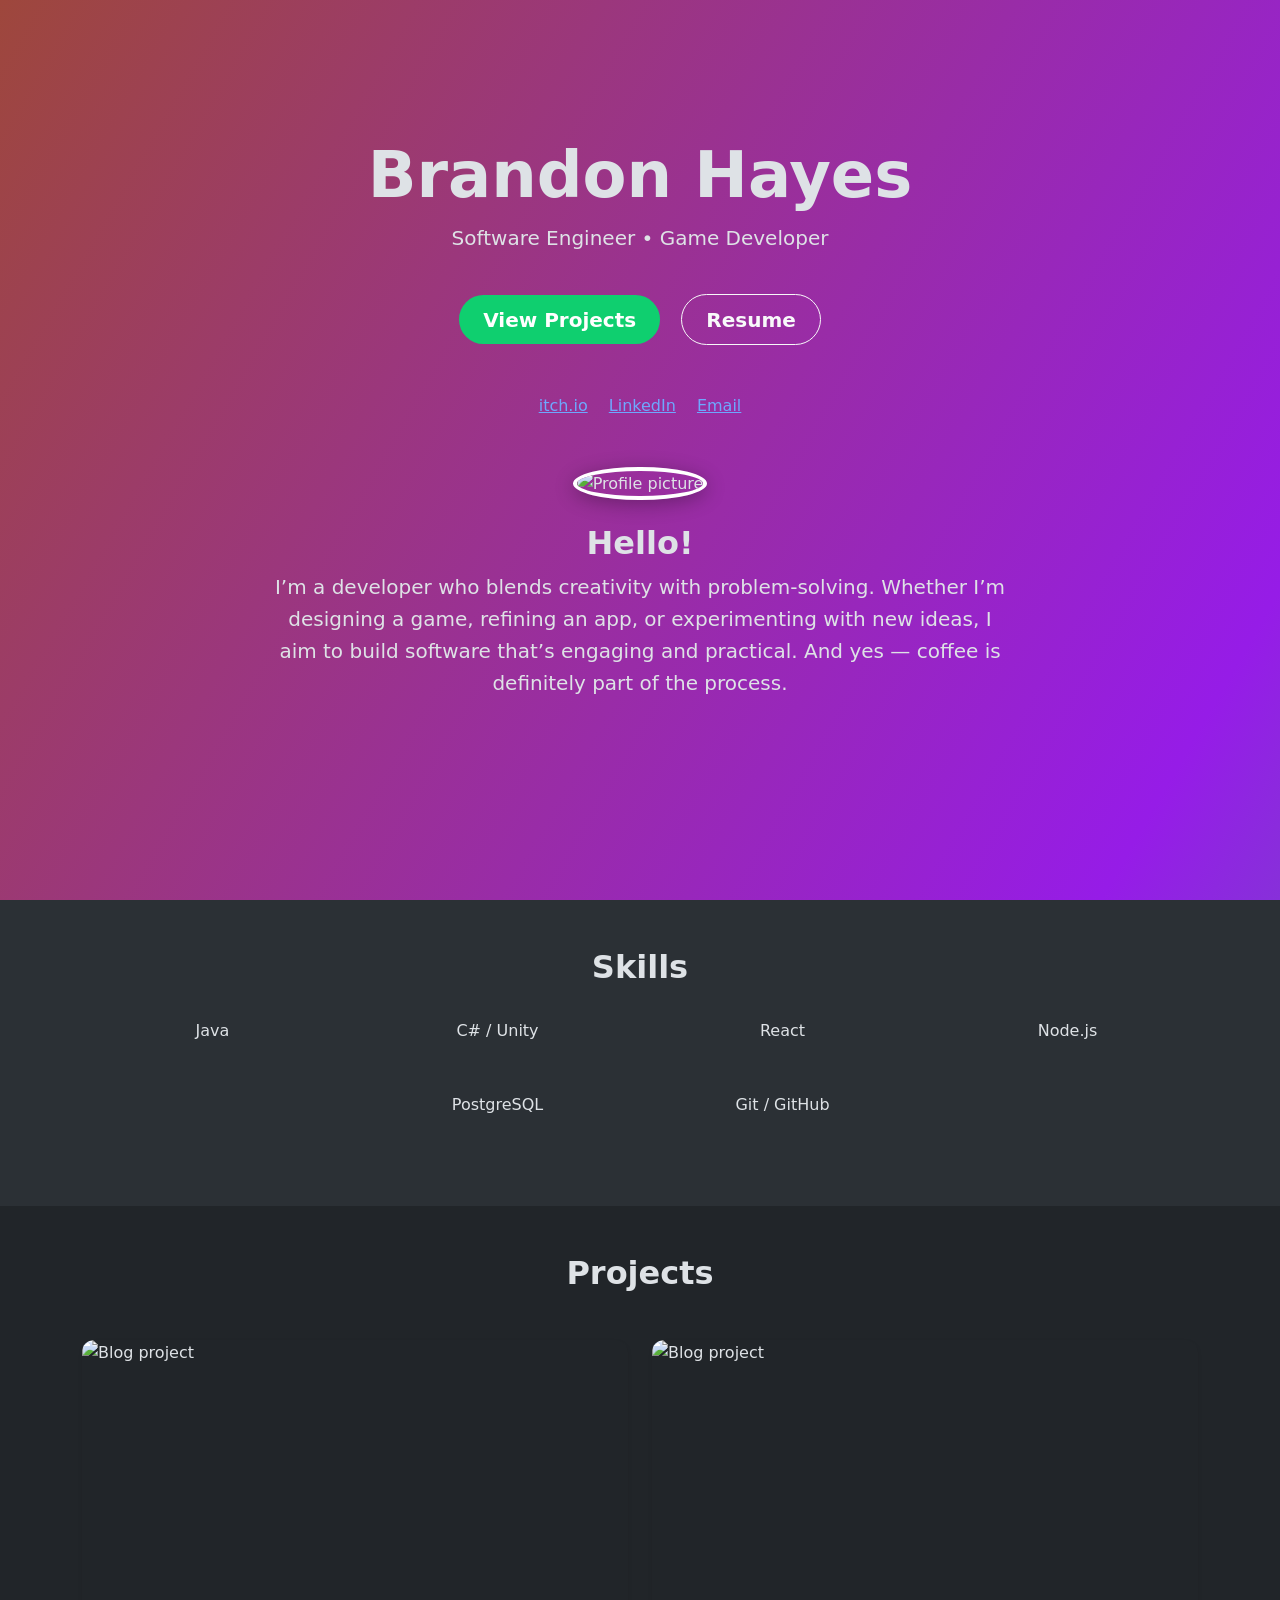
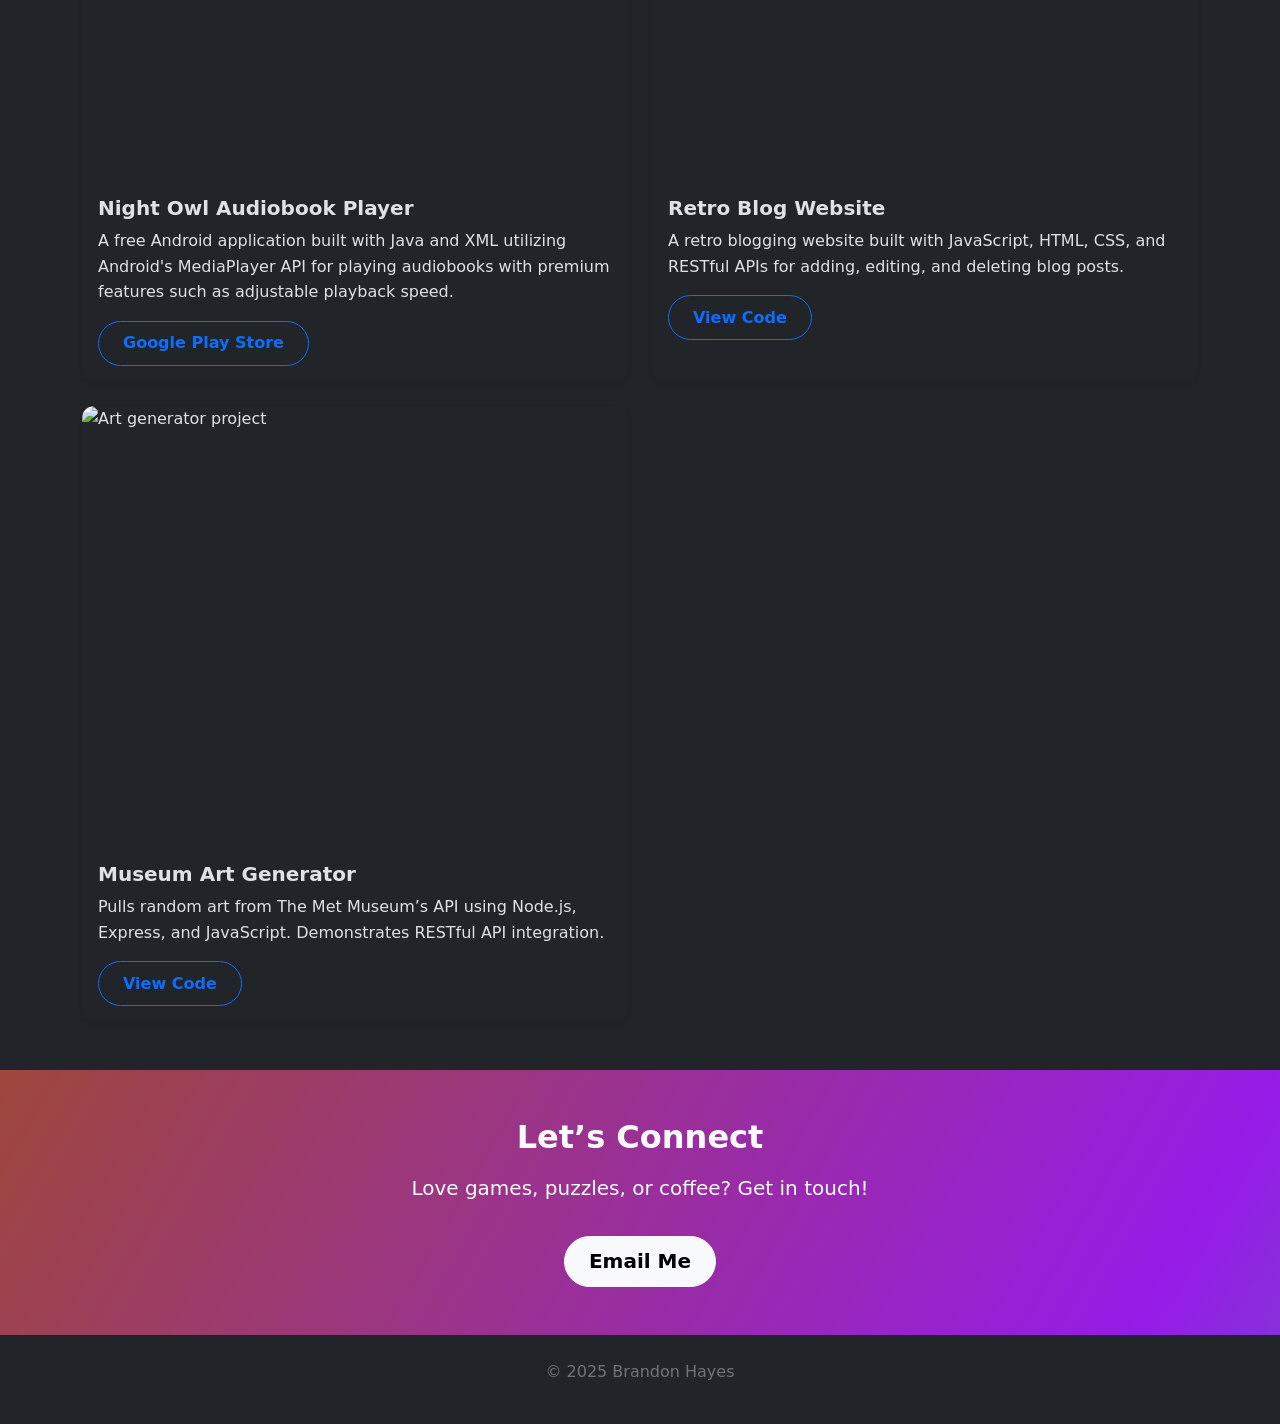
==== index.html @ 50c32983 "Updated index/resume/stylesheet" ====
<!DOCTYPE html>
<html lang="en" data-bs-theme="dark">
<head>
  <meta charset="UTF-8">
  <title>Brandon Hayes | Software Engineer</title>
  <link href="https://cdn.jsdelivr.net/npm/bootstrap@5.3.2/dist/css/bootstrap.min.css" rel="stylesheet">
  <link rel="stylesheet" href="style.css">
  <link rel="stylesheet" type='text/css' href="https://cdn.jsdelivr.net/gh/devicons/devicon@latest/devicon.min.css" />
</head>
<body>

<!-- Hero -->
<section id="hero" class="gradient-background text-center d-flex flex-column justify-content-center align-items-center vh-100">
  <h1 class="display-3 fw-bold">Brandon Hayes</h1>
  <p class="lead">Software Engineer • Game Developer</p>
  <div class="mt-4">
    <a href="#projects" class="btn btn-primary btn-lg mx-2">View Projects</a>
    <a href="resume.html" class="btn btn-outline-light btn-lg mx-2">Resume</a>
  </div>
  <div class="mt-5">
    <a href="https://itoastmost.itch.io/" target="_blank" class="mx-2">itch.io</a>
    <a href="https://www.linkedin.com/in/brandon-hayes-726a7b253/" target="_blank" class="mx-2">LinkedIn</a>
    <a href="mailto:brandonleehayes822@gmail.com" class="mx-2">Email</a>
  </div>
  <!-- About -->
<section id="about" class="py-5">
  <div class="container text-center">
    <img class="profile-img rounded-circle mb-4" src="./images/me.jpg" alt="Profile picture" width="160">
    <h2>Hello!</h2>
    <p class="lead mx-auto col-lg-8">
      I’m a developer who blends creativity with problem-solving. Whether I’m designing a game, refining an app, or experimenting with new ideas, I aim to build software that’s engaging and practical. And yes — coffee is definitely part of the process.
    </p>
  </div>
</section>
</section>

<!-- Skills -->
<section id="skills" class="py-5 bg-body-tertiary">
  <div class="container text-center">
    <h2 class="mb-4">Skills</h2>
    <div class="row justify-content-center">
      <div class="col-md-3 col-6 mb-4">
        <i class="devicon-java-plain colored skill-icon"></i>
        <p>Java</p>
      </div>
      <div class="col-md-3 col-6 mb-4">
        <i class="devicon-csharp-plain colored skill-icon"></i>
        <p>C# / Unity</p>
      </div>
      <div class="col-md-3 col-6 mb-4">
        <i class="devicon-react-original colored skill-icon"></i>
        <p>React</p>
      </div>
      <div class="col-md-3 col-6 mb-4">
        <i class="devicon-nodejs-plain colored skill-icon"></i>
        <p>Node.js</p>
      </div>
      <div class="col-md-3 col-6 mb-4">
        <i class="devicon-postgresql-plain colored skill-icon"></i>
        <p>PostgreSQL</p>
      </div>
      <div class="col-md-3 col-6 mb-4">
        <i class="devicon-git-plain colored skill-icon"></i>
        <p>Git / GitHub</p>
      </div>
    </div>
  </div>
</section>

<!-- Projects -->
<section id="projects" class="py-5">
  <div class="container">
    <h2 class="text-center mb-5">Projects</h2>
    <div class="row g-4">
      
      <div class="col-md-6">
        <div class="card project-card h-100 shadow-sm">
          <img src="./images/Audiobook.png" class="card-img-top" alt="Blog project">
          <div class="card-body">
            <h5 class="card-title">Night Owl Audiobook Player</h5>
            <p class="card-text">A free Android application built with Java and XML utilizing Android's MediaPlayer API for playing audiobooks with premium features such as adjustable playback speed.</p>
            <a href="https://play.google.com/store/apps/details?id=com.CheekyLittleApps.audioplayer&hl=en" class="btn btn-outline-primary" target="_blank">Google Play Store</a>
          </div>
        </div>
      </div>

      <div class="col-md-6">
        <div class="card project-card h-100 shadow-sm">
          <img src="./images/BlogSite.PNG" class="card-img-top" alt="Blog project">
          <div class="card-body">
            <h5 class="card-title">Retro Blog Website</h5>
            <p class="card-text">A retro blogging website built with JavaScript, HTML, CSS, and RESTful APIs for adding, editing, and deleting blog posts.</p>
            <a href="https://github.com/iToastMost/Web-Dev-2024/tree/main/Capstone%2B3%2BBlog%2BWebsite" class="btn btn-outline-primary" target="_blank">View Code</a>
          </div>
        </div>
      </div>

      <div class="col-md-6">
        <div class="card project-card h-100 shadow-sm">
          <img src="./images/ArtAPI.PNG" class="card-img-top" alt="Art generator project">
          <div class="card-body">
            <h5 class="card-title">Museum Art Generator</h5>
            <p class="card-text">Pulls random art from The Met Museum’s API using Node.js, Express, and JavaScript. Demonstrates RESTful API integration.</p>
            <a href="https://github.com/iToastMost/Web-Dev-2024/tree/main/Capstone%2B4%2BUsing%2BA%2BPublic%2BAPI" class="btn btn-outline-primary" target="_blank">View Code</a>
          </div>
        </div>
      </div>

    </div>
  </div>
</section>

<!-- Contact -->
<section id="contact" class="py-5 gradient-background text-center text-light">
  <div class="container">
    <h2>Let’s Connect</h2>
    <p class="lead">Love games, puzzles, or coffee? Get in touch!</p>
    <a href="mailto:brandonleehayes822@gmail.com" class="btn btn-light btn-lg mt-3">Email Me</a>
  </div>
</section>

<!-- Footer -->
<footer class="py-4 bg-dark text-center text-secondary">
  <p>© 2025 Brandon Hayes</p>
</footer>

</body>
</html>
---- style.css ----
/* Global */
body {
  font-family: 'Inter', system-ui, sans-serif;
  line-height: 1.6;
}

h1, h2, h3, h4, h5 {
  font-weight: 700;
}

p, a {
  font-size: 1rem;
}

/* Gradient background */
.gradient-background {
  background: linear-gradient(300deg, #0fcf6f, #961ce7, #9e473c);
  background-size: 180% 180%;
  animation: gradient-animation 18s ease infinite;
}

@keyframes gradient-animation {
  0% { background-position: 0% 50%; }
  50% { background-position: 100% 50%; }
  100% { background-position: 0% 50%; }
}

/* Profile image */
.profile-img {
  height: 160px;
  width: 160px;
  object-fit: cover;
  border-radius: 50%;
  border: 4px solid #fff;
  box-shadow: 0 4px 20px rgba(0,0,0,0.3);
}

/* Skills */
.skill-icon {
  font-size: 4rem;
  transition: transform 0.2s ease, color 0.2s ease;
}

.skill-icon:hover {
  transform: scale(1.15);
  color: #0fcf6f;
}

#skills p {
  margin-top: 0.5rem;
  font-weight: 500;
}

/* Projects */
.project-card {
  transition: transform 0.25s ease, box-shadow 0.25s ease;
  border: none;
  border-radius: 0.75rem;
}

.project-card img {
  border-radius: 0.75rem 0.75rem 0 0;
  object-fit:scale-down;
  height: 440px;
}

.project-card:hover {
  transform: translateY(-6px);
  box-shadow: 0 12px 30px rgba(0,0,0,0.25);
}

/* Buttons */
.btn {
  border-radius: 30px;
  padding: 0.6rem 1.5rem;
  font-weight: 600;
}

.btn-primary {
  background-color: #0fcf6f;
  border: none;
}

.btn-primary:hover {
  background-color: #0da75b;
}

.btn-outline-light:hover {
  background-color: #fff;
  color: #000;
}

/* Contact */
#contact {
  padding: 80px 20px;
}

#contact h2 {
  font-weight: 700;
  margin-bottom: 15px;
}

/* Footer */
footer {
  font-size: 0.9rem;
}

.project-img {
  width: 100%;
  height: 220px; /* consistent height */
  object-fit: cover; /* crops edges if needed */
  border-bottom: 1px solid #eee;
}
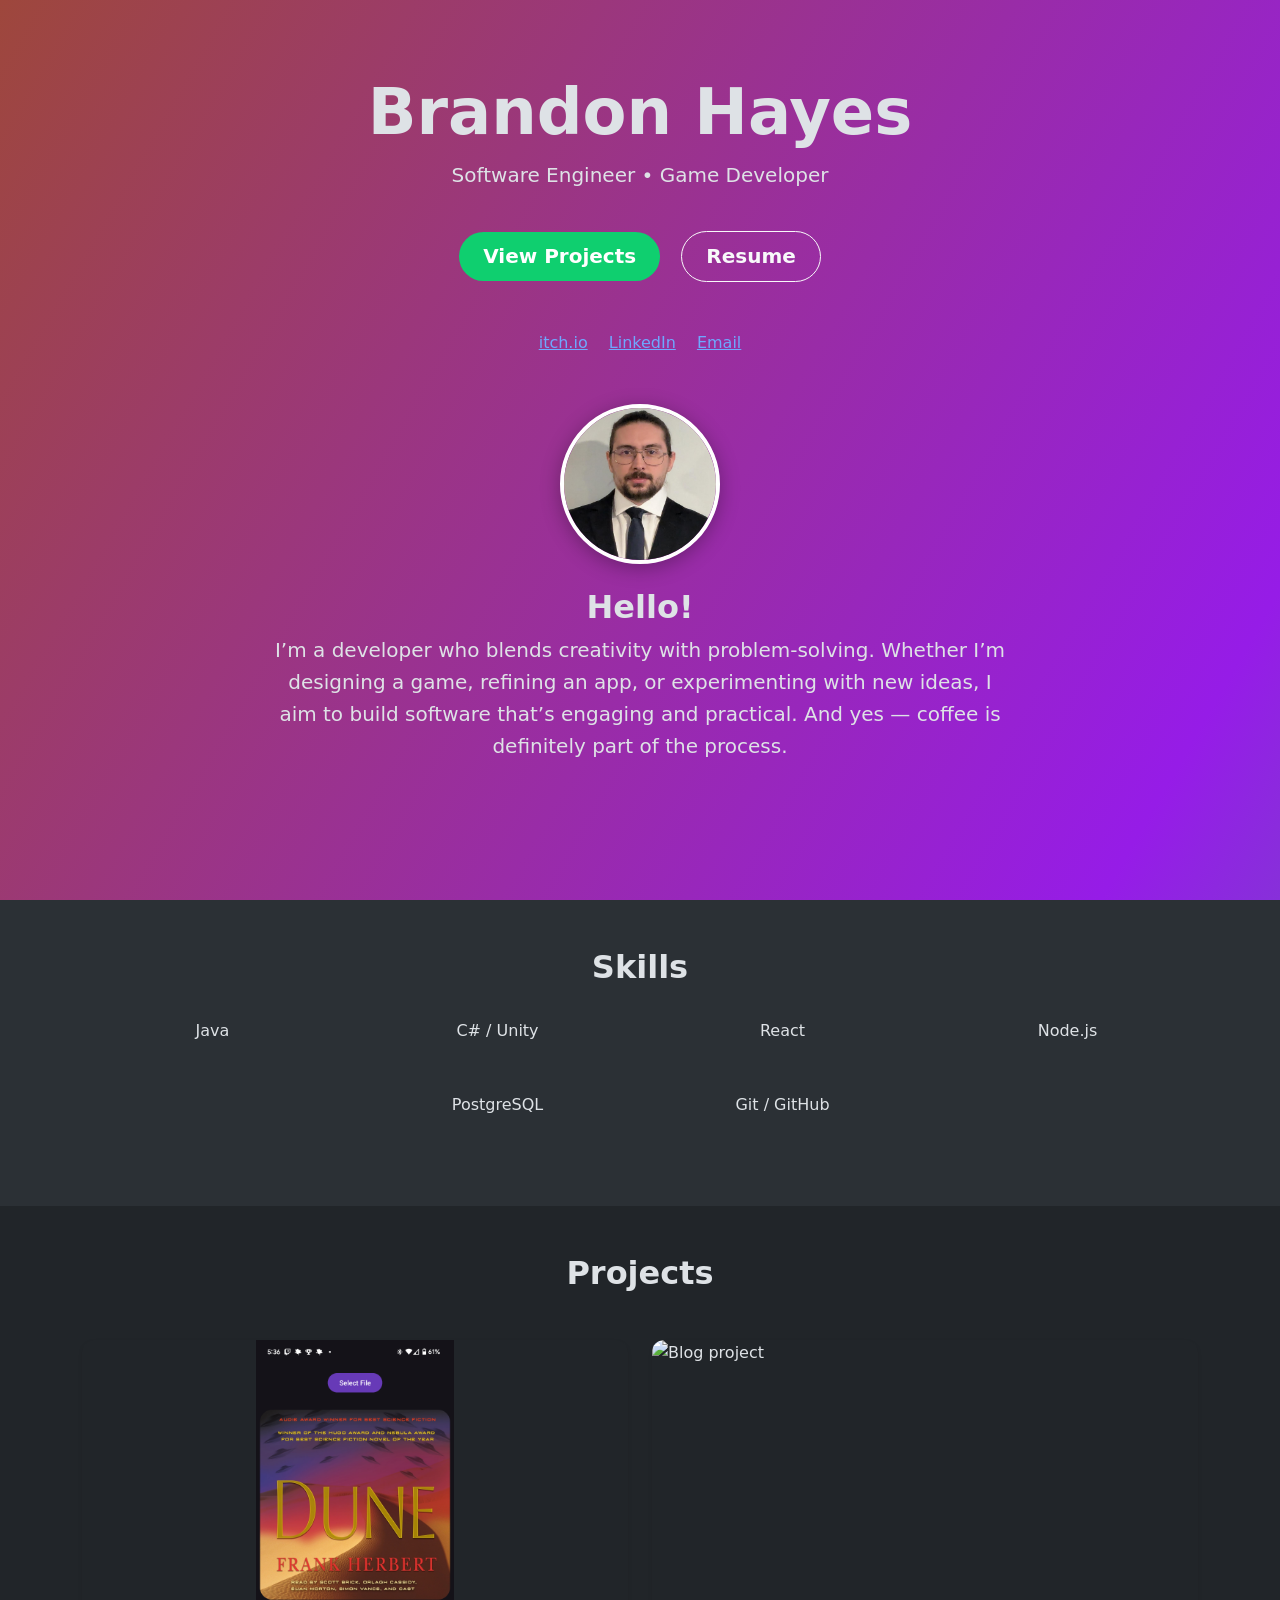
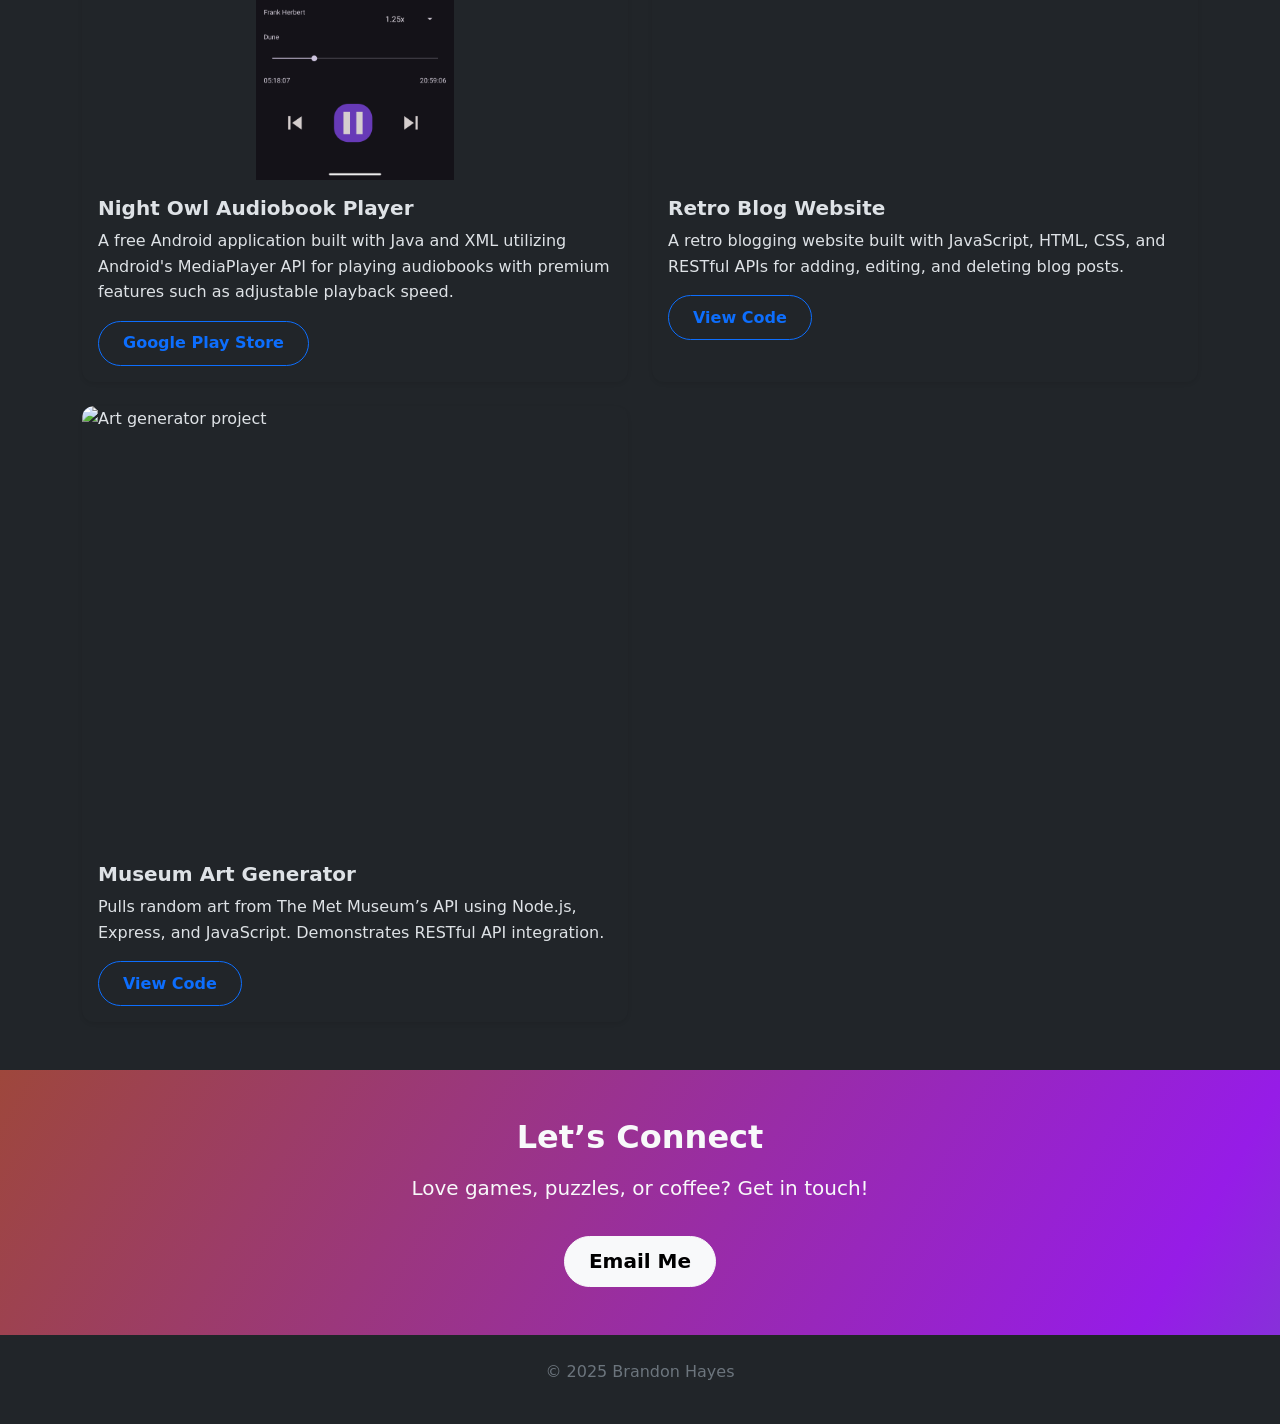
==== commit fa74dbb6: "Updating Index to properly link to stylesheet" ====
--- a/index.html
+++ b/index.html
@@ -4,7 +4,7 @@
   <meta charset="UTF-8">
   <title>Brandon Hayes | Software Engineer</title>
   <link href="https://cdn.jsdelivr.net/npm/bootstrap@5.3.2/dist/css/bootstrap.min.css" rel="stylesheet">
-  <link rel="stylesheet" href="style.css">
+  <link rel="stylesheet" href="./style.css">
   <link rel="stylesheet" type='text/css' href="https://cdn.jsdelivr.net/gh/devicons/devicon@latest/devicon.min.css" />
 </head>
 <body>
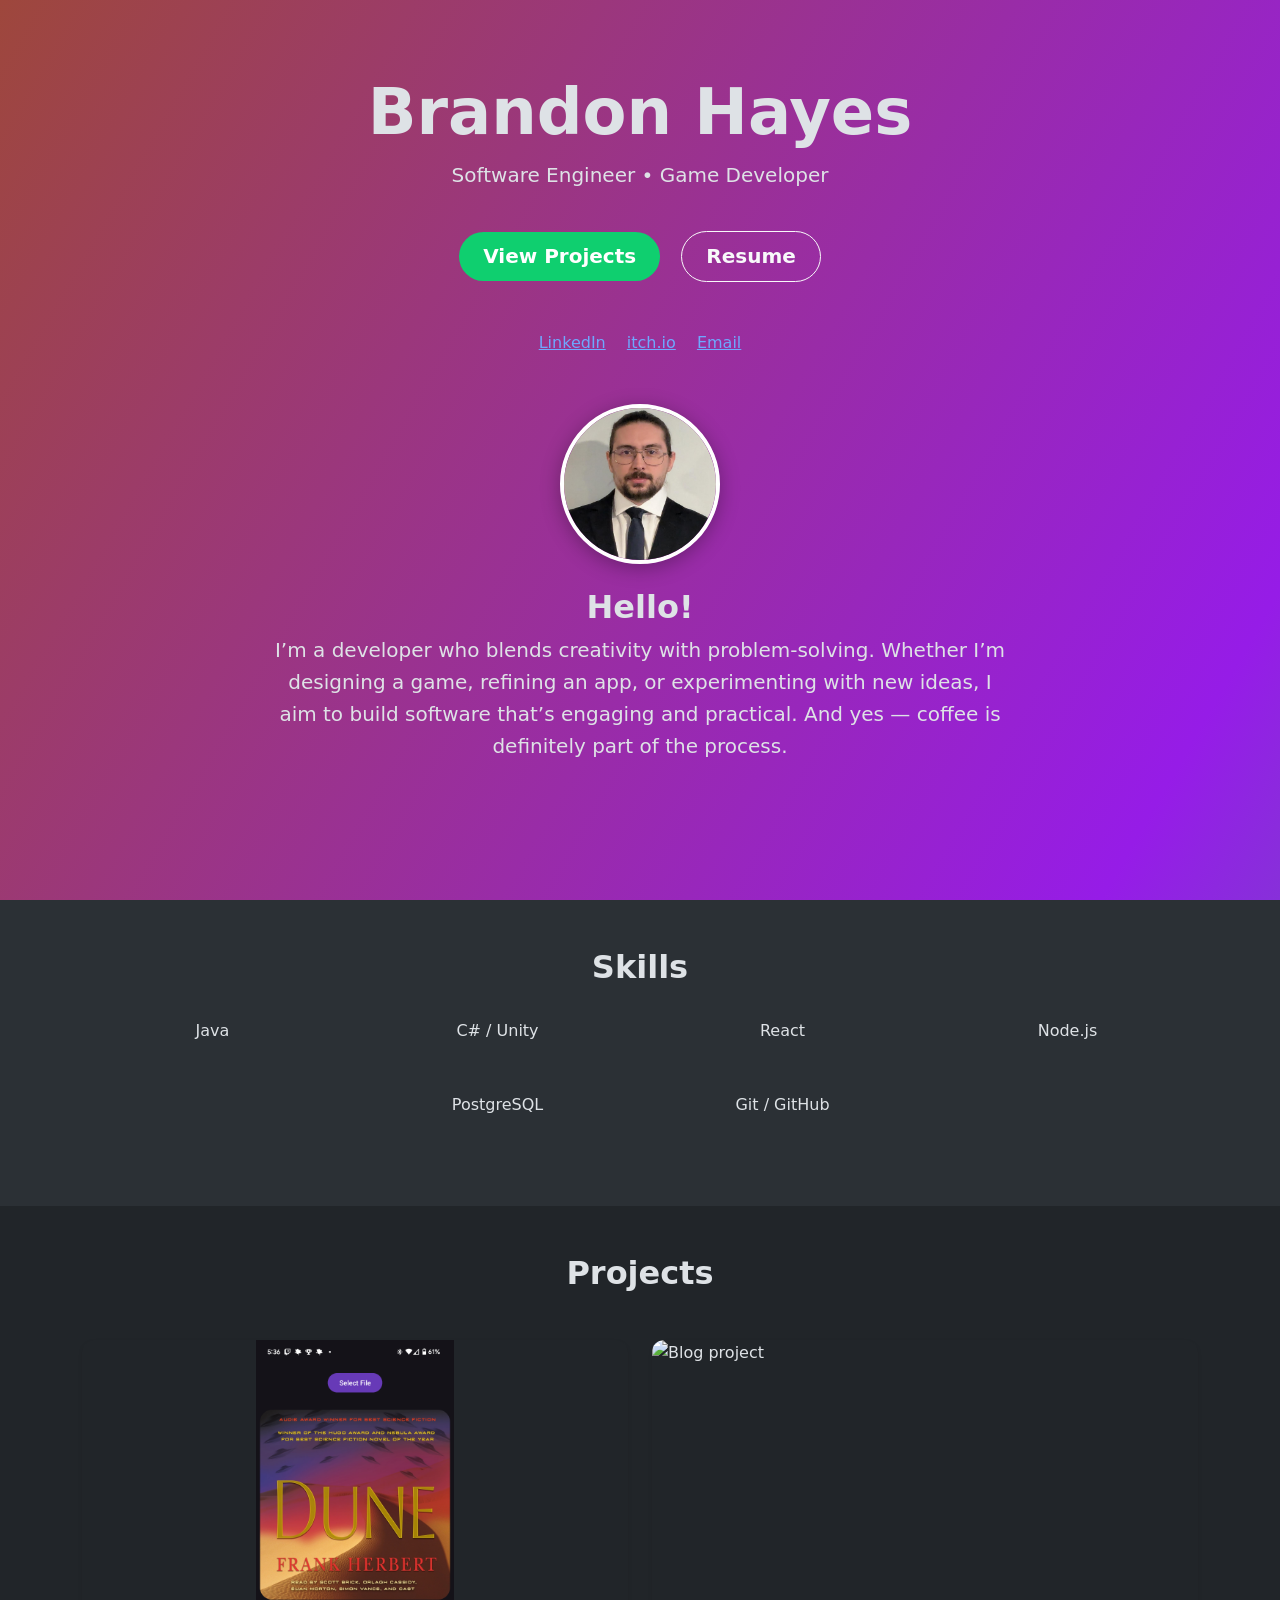
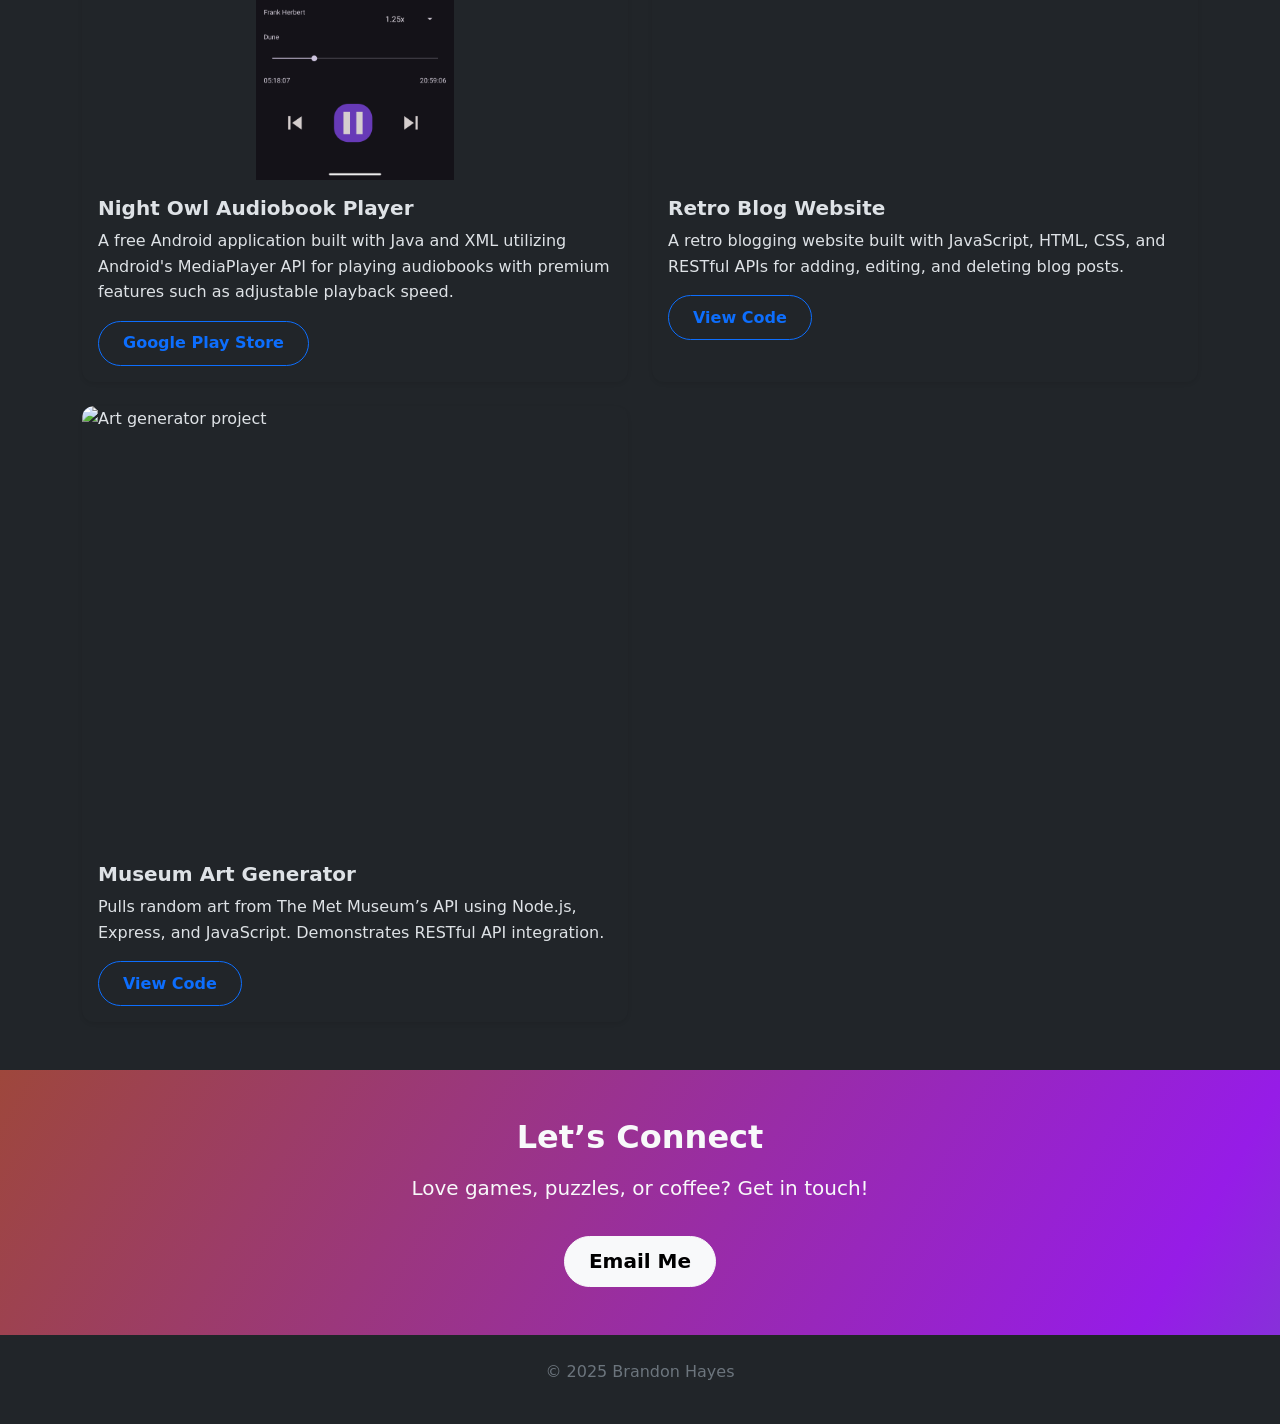
==== commit fa7b6ad7: "changed order of links" ====
--- a/index.html
+++ b/index.html
@@ -18,8 +18,8 @@
     <a href="resume.html" class="btn btn-outline-light btn-lg mx-2">Resume</a>
   </div>
   <div class="mt-5">
+    <a href="https://www.linkedin.com/in/brandon-hayes-726a7b253/" target="_blank" class="mx-2">LinkedIn</a>
     <a href="https://itoastmost.itch.io/" target="_blank" class="mx-2">itch.io</a>
-    <a href="https://www.linkedin.com/in/brandon-hayes-726a7b253/" target="_blank" class="mx-2">LinkedIn</a>
     <a href="mailto:brandonleehayes822@gmail.com" class="mx-2">Email</a>
   </div>
   <!-- About -->
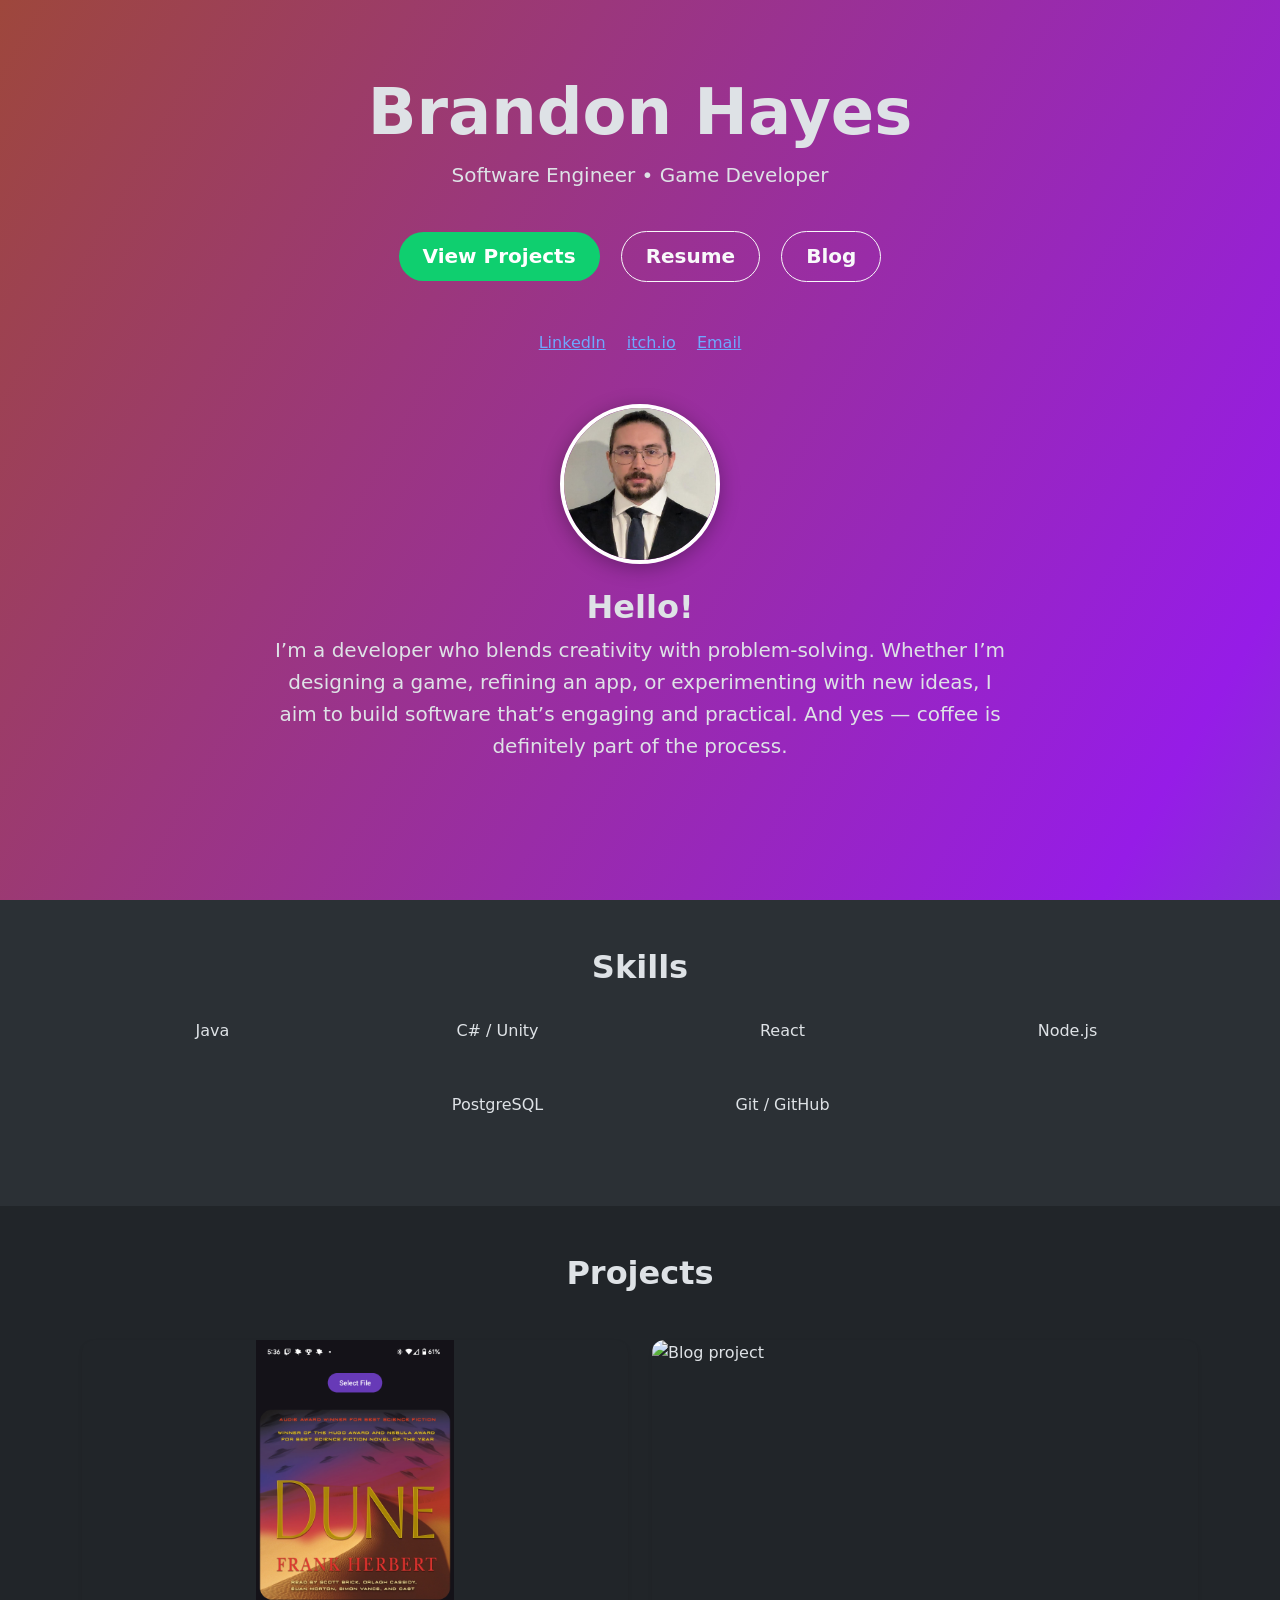
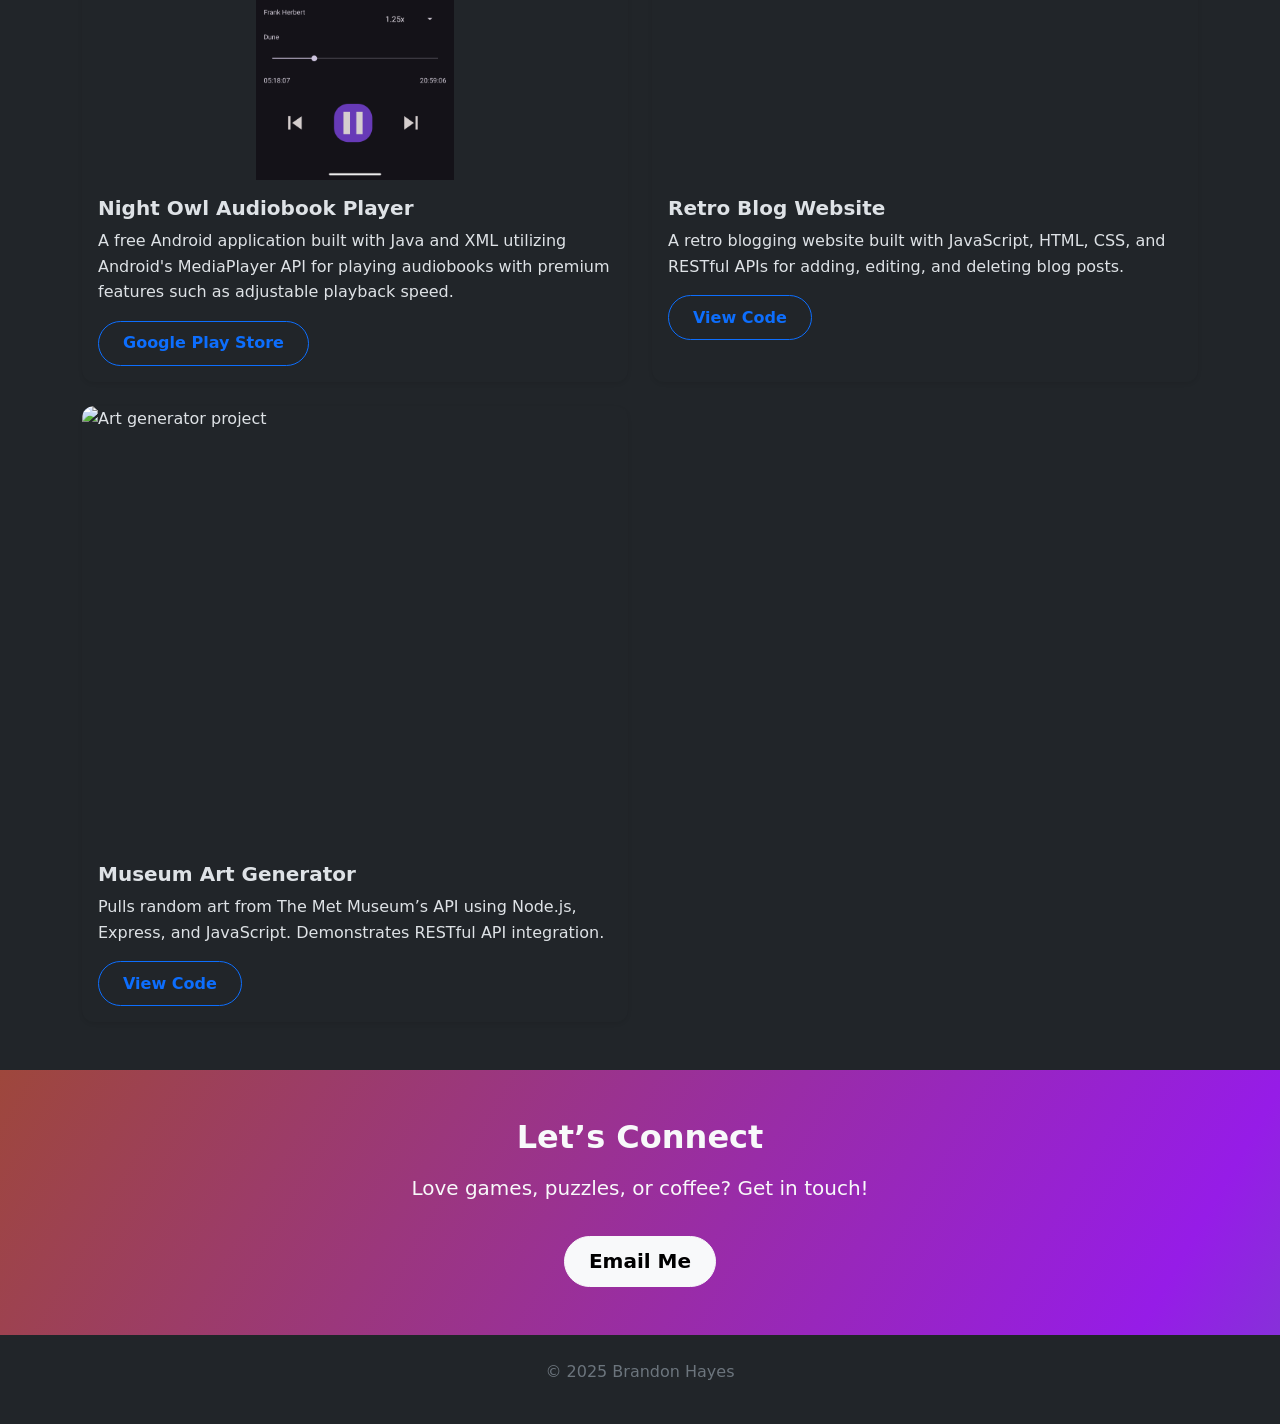
==== commit a94a952b: "Added blog section" ====
--- a/index.html
+++ b/index.html
@@ -16,6 +16,7 @@
   <div class="mt-4">
     <a href="#projects" class="btn btn-primary btn-lg mx-2">View Projects</a>
     <a href="resume.html" class="btn btn-outline-light btn-lg mx-2">Resume</a>
+    <a href="blog.html" class="btn btn-outline-light btn-lg mx-2">Blog</a>
   </div>
   <div class="mt-5">
     <a href="https://www.linkedin.com/in/brandon-hayes-726a7b253/" target="_blank" class="mx-2">LinkedIn</a>
